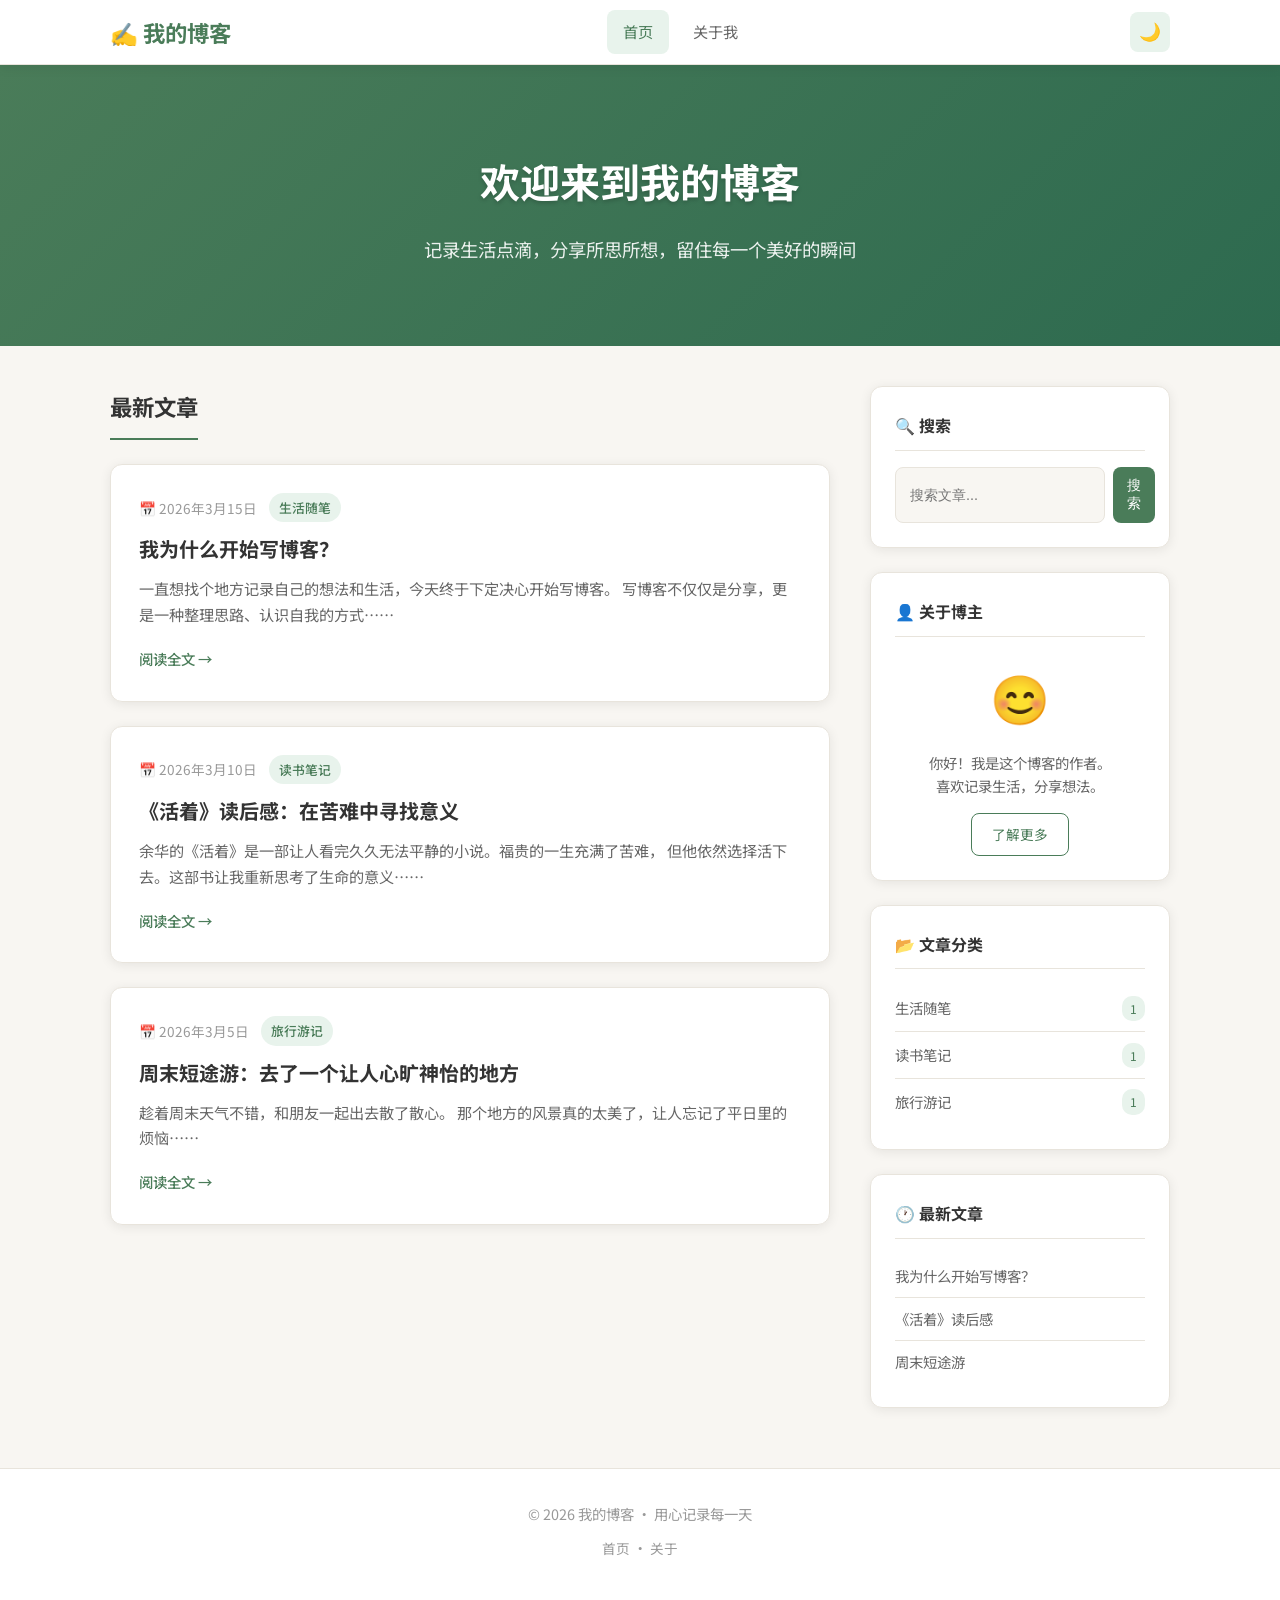
==== index.html @ a286a7ab "feat: 创建完整的个人博客网站 - 首页（index.html）：文章列表、侧边栏（搜索/分类/最新文章） - 三篇示例文章：生活随笔、读书笔记、旅行游记 - 关于我页面（about.html） " ====
<!DOCTYPE html>
<html lang="zh-CN">
<head>
  <meta charset="UTF-8" />
  <meta name="viewport" content="width=device-width, initial-scale=1.0" />
  <title>我的博客 - 记录生活，分享思考</title>
  <link rel="stylesheet" href="css/style.css" />
</head>
<body>

  <!-- 顶部导航栏 -->
  <header class="header">
    <div class="container">
      <div class="logo">
        <a href="index.html">✍️ 我的博客</a>
      </div>
      <nav class="nav">
        <a href="index.html" class="active">首页</a>
        <a href="about.html">关于我</a>
      </nav>
      <button class="theme-toggle" id="themeToggle" title="切换深色/浅色模式">🌙</button>
    </div>
  </header>

  <!-- 英雄区域 -->
  <section class="hero">
    <div class="container">
      <h1>欢迎来到我的博客</h1>
      <p>记录生活点滴，分享所思所想，留住每一个美好的瞬间</p>
    </div>
  </section>

  <!-- 主要内容区域 -->
  <main class="main">
    <div class="container layout">

      <!-- 博客文章列表 -->
      <section class="posts-section">
        <h2 class="section-title">最新文章</h2>

        <!-- 文章卡片 1 -->
        <article class="post-card">
          <div class="post-meta">
            <span class="post-date">📅 2026年3月15日</span>
            <span class="post-tag">生活随笔</span>
          </div>
          <h3 class="post-title">
            <a href="post1.html">我为什么开始写博客？</a>
          </h3>
          <p class="post-excerpt">
            一直想找个地方记录自己的想法和生活，今天终于下定决心开始写博客。
            写博客不仅仅是分享，更是一种整理思路、认识自我的方式……
          </p>
          <a href="post1.html" class="read-more">阅读全文 →</a>
        </article>

        <!-- 文章卡片 2 -->
        <article class="post-card">
          <div class="post-meta">
            <span class="post-date">📅 2026年3月10日</span>
            <span class="post-tag">读书笔记</span>
          </div>
          <h3 class="post-title">
            <a href="post2.html">《活着》读后感：在苦难中寻找意义</a>
          </h3>
          <p class="post-excerpt">
            余华的《活着》是一部让人看完久久无法平静的小说。福贵的一生充满了苦难，
            但他依然选择活下去。这部书让我重新思考了生命的意义……
          </p>
          <a href="post2.html" class="read-more">阅读全文 →</a>
        </article>

        <!-- 文章卡片 3 -->
        <article class="post-card">
          <div class="post-meta">
            <span class="post-date">📅 2026年3月5日</span>
            <span class="post-tag">旅行游记</span>
          </div>
          <h3 class="post-title">
            <a href="post3.html">周末短途游：去了一个让人心旷神怡的地方</a>
          </h3>
          <p class="post-excerpt">
            趁着周末天气不错，和朋友一起出去散了散心。
            那个地方的风景真的太美了，让人忘记了平日里的烦恼……
          </p>
          <a href="post3.html" class="read-more">阅读全文 →</a>
        </article>

      </section>

      <!-- 侧边栏 -->
      <aside class="sidebar">

        <!-- 搜索框 -->
        <div class="widget">
          <h3 class="widget-title">🔍 搜索</h3>
          <div class="search-box">
            <input type="text" id="searchInput" placeholder="搜索文章..." />
            <button onclick="searchPosts()">搜索</button>
          </div>
        </div>

        <!-- 关于博主 -->
        <div class="widget">
          <h3 class="widget-title">👤 关于博主</h3>
          <div class="about-widget">
            <div class="avatar">😊</div>
            <p>你好！我是这个博客的作者。<br/>喜欢记录生活，分享想法。</p>
            <a href="about.html" class="btn-outline">了解更多</a>
          </div>
        </div>

        <!-- 文章分类 -->
        <div class="widget">
          <h3 class="widget-title">📂 文章分类</h3>
          <ul class="category-list">
            <li><a href="#">生活随笔 <span>1</span></a></li>
            <li><a href="#">读书笔记 <span>1</span></a></li>
            <li><a href="#">旅行游记 <span>1</span></a></li>
          </ul>
        </div>

        <!-- 最新文章 -->
        <div class="widget">
          <h3 class="widget-title">🕐 最新文章</h3>
          <ul class="recent-posts">
            <li><a href="post1.html">我为什么开始写博客？</a></li>
            <li><a href="post2.html">《活着》读后感</a></li>
            <li><a href="post3.html">周末短途游</a></li>
          </ul>
        </div>

      </aside>
    </div>
  </main>

  <!-- 页脚 -->
  <footer class="footer">
    <div class="container">
      <p>© 2026 我的博客 · 用心记录每一天</p>
      <p class="footer-links">
        <a href="index.html">首页</a> ·
        <a href="about.html">关于</a>
      </p>
    </div>
  </footer>

  <script src="js/main.js"></script>
</body>
</html>
---- css/style.css ----
/* =============================================
   博客全局样式
   ============================================= */

/* 导入中文友好的字体 */
@import url('https://fonts.googleapis.com/css2?family=Noto+Sans+SC:wght@400;500;700&display=swap');

/* CSS 变量 - 浅色主题 */
:root {
  --bg: #f8f6f2;
  --bg-card: #ffffff;
  --bg-header: #ffffff;
  --text: #333333;
  --text-light: #666666;
  --text-muted: #999999;
  --primary: #4a7c59;
  --primary-light: #e8f3ec;
  --border: #e8e4dc;
  --shadow: 0 2px 12px rgba(0, 0, 0, 0.08);
  --shadow-hover: 0 6px 24px rgba(0, 0, 0, 0.12);
  --radius: 12px;
  --transition: 0.3s ease;
}

/* 深色主题变量 */
body.dark {
  --bg: #1a1a2e;
  --bg-card: #16213e;
  --bg-header: #0f3460;
  --text: #e8e8e8;
  --text-light: #bbbbbb;
  --text-muted: #888888;
  --primary: #6bba82;
  --primary-light: #1a2f20;
  --border: #2d3560;
  --shadow: 0 2px 12px rgba(0, 0, 0, 0.3);
  --shadow-hover: 0 6px 24px rgba(0, 0, 0, 0.4);
}

/* =============================================
   基础重置
   ============================================= */
* {
  box-sizing: border-box;
  margin: 0;
  padding: 0;
}

body {
  font-family: 'Noto Sans SC', 'PingFang SC', 'Microsoft YaHei', sans-serif;
  background: var(--bg);
  color: var(--text);
  line-height: 1.8;
  transition: background var(--transition), color var(--transition);
}

a {
  color: var(--primary);
  text-decoration: none;
  transition: color var(--transition);
}

a:hover {
  color: var(--primary);
  opacity: 0.8;
}

img {
  max-width: 100%;
}

/* =============================================
   布局容器
   ============================================= */
.container {
  max-width: 1100px;
  margin: 0 auto;
  padding: 0 20px;
}

.layout {
  display: grid;
  grid-template-columns: 1fr 300px;
  gap: 40px;
  padding-top: 40px;
  padding-bottom: 60px;
}

/* =============================================
   顶部导航
   ============================================= */
.header {
  background: var(--bg-header);
  border-bottom: 1px solid var(--border);
  position: sticky;
  top: 0;
  z-index: 100;
  box-shadow: var(--shadow);
  transition: background var(--transition);
}

.header .container {
  display: flex;
  align-items: center;
  justify-content: space-between;
  height: 64px;
}

.logo a {
  font-size: 1.4rem;
  font-weight: 700;
  color: var(--primary);
  text-decoration: none;
}

.nav {
  display: flex;
  gap: 8px;
}

.nav a {
  padding: 8px 16px;
  border-radius: 8px;
  color: var(--text-light);
  font-size: 0.95rem;
  transition: all var(--transition);
}

.nav a:hover,
.nav a.active {
  background: var(--primary-light);
  color: var(--primary);
}

.theme-toggle {
  background: var(--primary-light);
  border: none;
  border-radius: 8px;
  width: 40px;
  height: 40px;
  font-size: 1.1rem;
  cursor: pointer;
  transition: all var(--transition);
}

.theme-toggle:hover {
  transform: rotate(20deg);
}

/* =============================================
   英雄区域
   ============================================= */
.hero {
  background: linear-gradient(135deg, var(--primary) 0%, #2d6a4f 100%);
  color: white;
  text-align: center;
  padding: 80px 20px;
}

.hero h1 {
  font-size: 2.5rem;
  font-weight: 700;
  margin-bottom: 16px;
  text-shadow: 0 2px 4px rgba(0,0,0,0.2);
}

.hero p {
  font-size: 1.15rem;
  opacity: 0.9;
  max-width: 520px;
  margin: 0 auto;
}

/* =============================================
   博客文章列表
   ============================================= */
.section-title {
  font-size: 1.4rem;
  font-weight: 700;
  color: var(--text);
  margin-bottom: 24px;
  padding-bottom: 12px;
  border-bottom: 2px solid var(--primary);
  display: inline-block;
}

.post-card {
  background: var(--bg-card);
  border-radius: var(--radius);
  padding: 28px;
  margin-bottom: 24px;
  box-shadow: var(--shadow);
  transition: all var(--transition);
  border: 1px solid var(--border);
}

.post-card:hover {
  transform: translateY(-3px);
  box-shadow: var(--shadow-hover);
}

.post-meta {
  display: flex;
  align-items: center;
  gap: 12px;
  margin-bottom: 12px;
}

.post-date {
  font-size: 0.85rem;
  color: var(--text-muted);
}

.post-tag {
  background: var(--primary-light);
  color: var(--primary);
  font-size: 0.8rem;
  padding: 3px 10px;
  border-radius: 20px;
  font-weight: 500;
}

.post-title {
  font-size: 1.25rem;
  font-weight: 700;
  margin-bottom: 12px;
  line-height: 1.5;
}

.post-title a {
  color: var(--text);
  transition: color var(--transition);
}

.post-title a:hover {
  color: var(--primary);
}

.post-excerpt {
  color: var(--text-light);
  font-size: 0.95rem;
  margin-bottom: 16px;
  line-height: 1.7;
}

.read-more {
  display: inline-block;
  color: var(--primary);
  font-size: 0.9rem;
  font-weight: 500;
  transition: all var(--transition);
}

.read-more:hover {
  letter-spacing: 0.5px;
}

/* =============================================
   侧边栏
   ============================================= */
.sidebar {
  display: flex;
  flex-direction: column;
  gap: 24px;
  align-self: start;
  position: sticky;
  top: 84px;
}

.widget {
  background: var(--bg-card);
  border-radius: var(--radius);
  padding: 24px;
  box-shadow: var(--shadow);
  border: 1px solid var(--border);
}

.widget-title {
  font-size: 1rem;
  font-weight: 700;
  color: var(--text);
  margin-bottom: 16px;
  padding-bottom: 10px;
  border-bottom: 1px solid var(--border);
}

/* 搜索框 */
.search-box {
  display: flex;
  gap: 8px;
}

.search-box input {
  flex: 1;
  padding: 10px 14px;
  border: 1px solid var(--border);
  border-radius: 8px;
  background: var(--bg);
  color: var(--text);
  font-size: 0.9rem;
  outline: none;
  transition: border-color var(--transition);
}

.search-box input:focus {
  border-color: var(--primary);
}

.search-box button {
  padding: 10px 14px;
  background: var(--primary);
  color: white;
  border: none;
  border-radius: 8px;
  cursor: pointer;
  font-size: 0.85rem;
  transition: opacity var(--transition);
}

.search-box button:hover {
  opacity: 0.9;
}

/* 关于博主 */
.about-widget {
  text-align: center;
}

.avatar {
  font-size: 3rem;
  margin-bottom: 12px;
}

.about-widget p {
  font-size: 0.9rem;
  color: var(--text-light);
  margin-bottom: 16px;
  line-height: 1.6;
}

.btn-outline {
  display: inline-block;
  padding: 8px 20px;
  border: 1px solid var(--primary);
  border-radius: 8px;
  color: var(--primary);
  font-size: 0.85rem;
  transition: all var(--transition);
}

.btn-outline:hover {
  background: var(--primary);
  color: white;
}

/* 分类列表 */
.category-list {
  list-style: none;
}

.category-list li {
  border-bottom: 1px solid var(--border);
}

.category-list li:last-child {
  border-bottom: none;
}

.category-list a {
  display: flex;
  justify-content: space-between;
  align-items: center;
  padding: 10px 0;
  color: var(--text-light);
  font-size: 0.9rem;
  transition: color var(--transition);
}

.category-list a:hover {
  color: var(--primary);
}

.category-list span {
  background: var(--primary-light);
  color: var(--primary);
  font-size: 0.75rem;
  padding: 2px 8px;
  border-radius: 10px;
}

/* 最新文章 */
.recent-posts {
  list-style: none;
}

.recent-posts li {
  padding: 8px 0;
  border-bottom: 1px solid var(--border);
}

.recent-posts li:last-child {
  border-bottom: none;
}

.recent-posts a {
  color: var(--text-light);
  font-size: 0.9rem;
  display: block;
  transition: color var(--transition);
}

.recent-posts a:hover {
  color: var(--primary);
}

/* =============================================
   单篇文章页面
   ============================================= */
.post-header {
  background: linear-gradient(135deg, var(--primary) 0%, #2d6a4f 100%);
  color: white;
  padding: 60px 20px;
  text-align: center;
}

.post-header h1 {
  font-size: 2rem;
  font-weight: 700;
  max-width: 800px;
  margin: 0 auto 16px;
  line-height: 1.4;
}

.post-header-meta {
  font-size: 0.9rem;
  opacity: 0.85;
  display: flex;
  justify-content: center;
  gap: 20px;
  flex-wrap: wrap;
}

.post-content-wrap {
  max-width: 760px;
  margin: 0 auto;
  padding: 50px 20px;
}

.post-content {
  background: var(--bg-card);
  border-radius: var(--radius);
  padding: 40px;
  box-shadow: var(--shadow);
  border: 1px solid var(--border);
}

.post-content p {
  font-size: 1.05rem;
  line-height: 1.9;
  color: var(--text);
  margin-bottom: 20px;
}

.post-content h2 {
  font-size: 1.4rem;
  font-weight: 700;
  color: var(--text);
  margin: 32px 0 16px;
  padding-left: 12px;
  border-left: 4px solid var(--primary);
}

.post-content blockquote {
  background: var(--primary-light);
  border-left: 4px solid var(--primary);
  border-radius: 0 8px 8px 0;
  padding: 16px 20px;
  margin: 24px 0;
  color: var(--text-light);
  font-style: italic;
}

.post-nav {
  display: flex;
  justify-content: space-between;
  margin-top: 32px;
  gap: 16px;
}

.post-nav a {
  flex: 1;
  padding: 14px 20px;
  background: var(--bg-card);
  border: 1px solid var(--border);
  border-radius: var(--radius);
  font-size: 0.9rem;
  color: var(--text-light);
  transition: all var(--transition);
  box-shadow: var(--shadow);
}

.post-nav a:hover {
  border-color: var(--primary);
  color: var(--primary);
}

.post-nav a.next {
  text-align: right;
}

/* 评论区 */
.comment-section {
  background: var(--bg-card);
  border-radius: var(--radius);
  padding: 32px;
  margin-top: 24px;
  box-shadow: var(--shadow);
  border: 1px solid var(--border);
}

.comment-section h3 {
  font-size: 1.1rem;
  font-weight: 700;
  margin-bottom: 20px;
}

.comment-form {
  display: flex;
  flex-direction: column;
  gap: 12px;
}

.comment-form input,
.comment-form textarea {
  padding: 12px 16px;
  border: 1px solid var(--border);
  border-radius: 8px;
  background: var(--bg);
  color: var(--text);
  font-size: 0.95rem;
  font-family: inherit;
  outline: none;
  transition: border-color var(--transition);
}

.comment-form input:focus,
.comment-form textarea:focus {
  border-color: var(--primary);
}

.comment-form textarea {
  min-height: 120px;
  resize: vertical;
}

.comment-form button {
  padding: 12px 28px;
  background: var(--primary);
  color: white;
  border: none;
  border-radius: 8px;
  cursor: pointer;
  font-size: 0.95rem;
  font-family: inherit;
  align-self: flex-start;
  transition: opacity var(--transition);
}

.comment-form button:hover {
  opacity: 0.9;
}

/* =============================================
   关于页面
   ============================================= */
.about-page {
  max-width: 760px;
  margin: 0 auto;
  padding: 50px 20px;
}

.about-card {
  background: var(--bg-card);
  border-radius: var(--radius);
  padding: 48px;
  box-shadow: var(--shadow);
  border: 1px solid var(--border);
  text-align: center;
}

.about-avatar {
  font-size: 5rem;
  margin-bottom: 20px;
}

.about-card h1 {
  font-size: 1.8rem;
  font-weight: 700;
  margin-bottom: 8px;
}

.about-card .tagline {
  color: var(--primary);
  font-size: 1rem;
  margin-bottom: 32px;
}

.about-card .bio {
  text-align: left;
  color: var(--text-light);
  line-height: 1.9;
  font-size: 1rem;
  margin-bottom: 32px;
}

.about-card .bio p {
  margin-bottom: 16px;
}

.skills {
  display: flex;
  flex-wrap: wrap;
  gap: 10px;
  justify-content: center;
  margin-top: 24px;
}

.skill-tag {
  background: var(--primary-light);
  color: var(--primary);
  padding: 6px 16px;
  border-radius: 20px;
  font-size: 0.9rem;
}

/* =============================================
   页脚
   ============================================= */
.footer {
  background: var(--bg-header);
  border-top: 1px solid var(--border);
  text-align: center;
  padding: 32px 20px;
}

.footer p {
  color: var(--text-muted);
  font-size: 0.9rem;
  margin-bottom: 8px;
}

.footer-links a {
  color: var(--text-muted);
  font-size: 0.85rem;
}

.footer-links a:hover {
  color: var(--primary);
}

/* =============================================
   响应式设计（手机适配）
   ============================================= */
@media (max-width: 768px) {
  .layout {
    grid-template-columns: 1fr;
  }

  .sidebar {
    position: static;
  }

  .hero h1 {
    font-size: 1.8rem;
  }

  .hero p {
    font-size: 1rem;
  }

  .post-header h1 {
    font-size: 1.5rem;
  }

  .post-content {
    padding: 24px;
  }

  .about-card {
    padding: 32px 24px;
  }

  .post-nav {
    flex-direction: column;
  }

  .post-nav a.next {
    text-align: left;
  }

  .header .container {
    gap: 12px;
  }
}

/* =============================================
   动画效果
   ============================================= */
@keyframes fadeIn {
  from { opacity: 0; transform: translateY(20px); }
  to   { opacity: 1; transform: translateY(0); }
}

.post-card {
  animation: fadeIn 0.5s ease forwards;
}

.post-card:nth-child(2) { animation-delay: 0.1s; }
.post-card:nth-child(3) { animation-delay: 0.2s; }
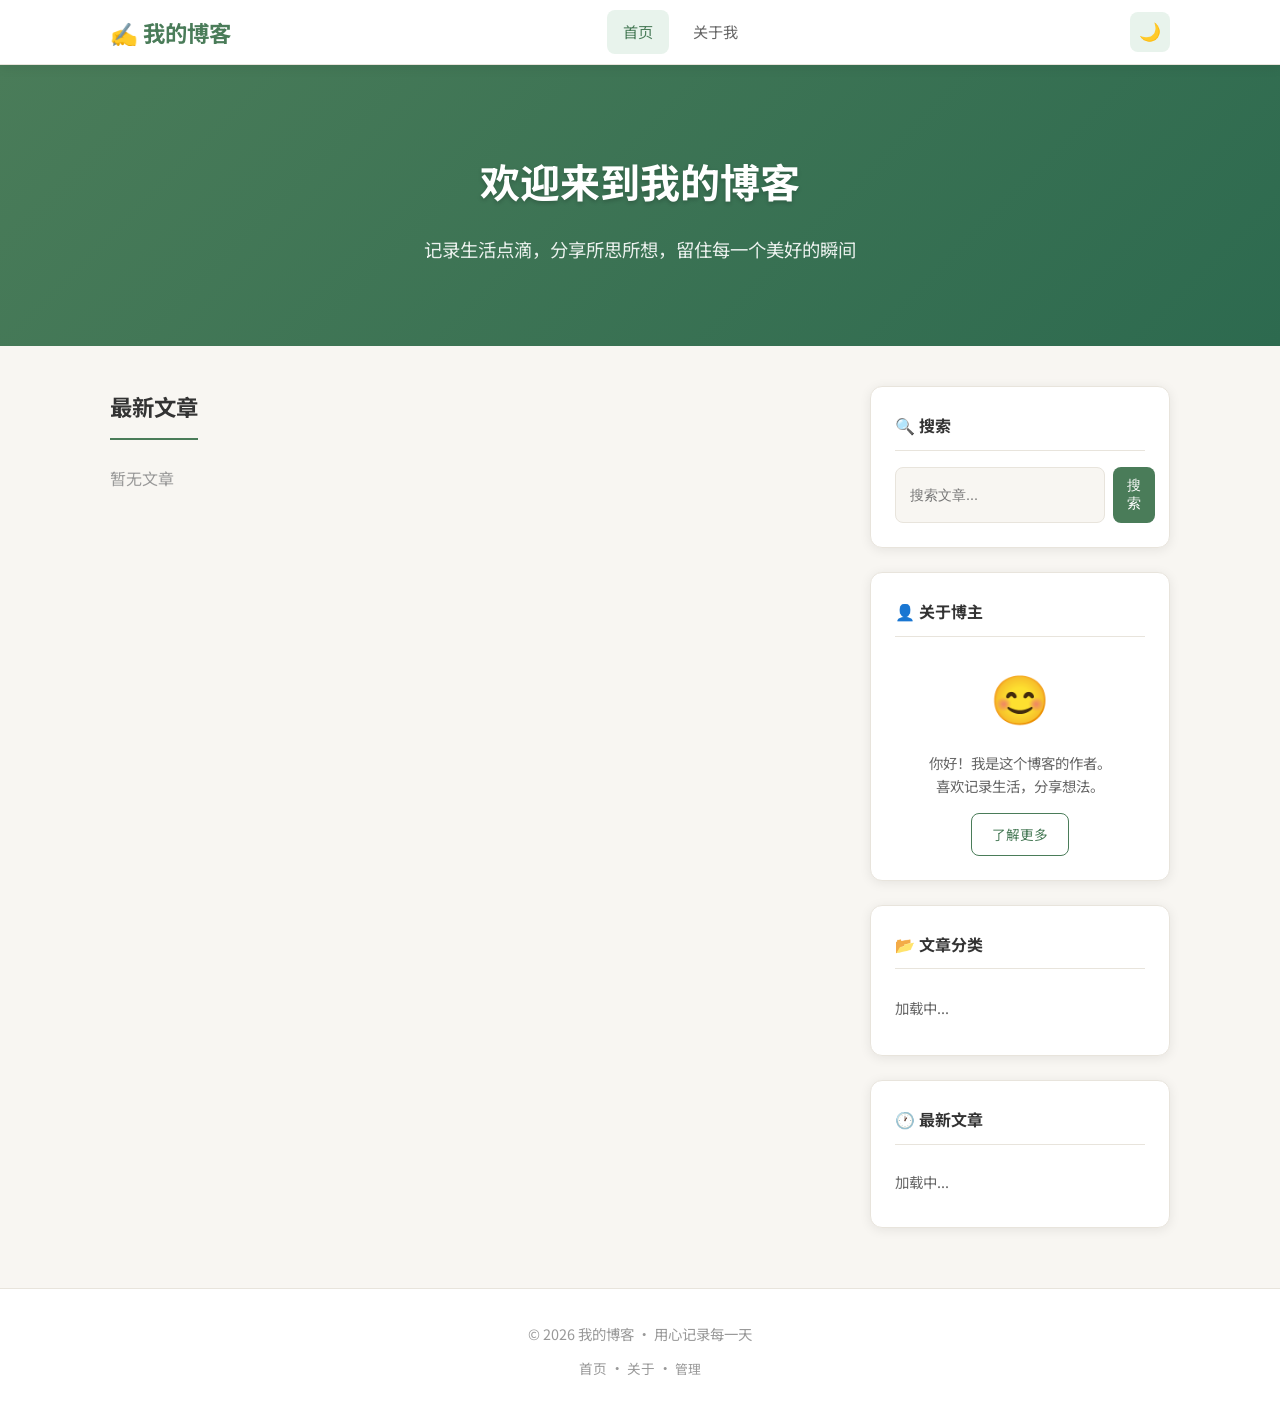
==== commit a964e546: "feat: 新增博客管理后台（CMS） - admin.html：可视化管理后台，支持增删改查文章 - posts.json：统一的文章数据存储文件 - post.html：通用单篇文章模板（通过 U" ====
--- a/index.html
+++ b/index.html
@@ -8,12 +8,9 @@
 </head>
 <body>
 
-  <!-- 顶部导航栏 -->
   <header class="header">
     <div class="container">
-      <div class="logo">
-        <a href="index.html">✍️ 我的博客</a>
-      </div>
+      <div class="logo"><a href="index.html">✍️ 我的博客</a></div>
       <nav class="nav">
         <a href="index.html" class="active">首页</a>
         <a href="about.html">关于我</a>
@@ -22,7 +19,6 @@
     </div>
   </header>
 
-  <!-- 英雄区域 -->
   <section class="hero">
     <div class="container">
       <h1>欢迎来到我的博客</h1>
@@ -30,68 +26,17 @@
     </div>
   </section>
 
-  <!-- 主要内容区域 -->
   <main class="main">
     <div class="container layout">
 
-      <!-- 博客文章列表 -->
       <section class="posts-section">
         <h2 class="section-title">最新文章</h2>
-
-        <!-- 文章卡片 1 -->
-        <article class="post-card">
-          <div class="post-meta">
-            <span class="post-date">📅 2026年3月15日</span>
-            <span class="post-tag">生活随笔</span>
-          </div>
-          <h3 class="post-title">
-            <a href="post1.html">我为什么开始写博客？</a>
-          </h3>
-          <p class="post-excerpt">
-            一直想找个地方记录自己的想法和生活，今天终于下定决心开始写博客。
-            写博客不仅仅是分享，更是一种整理思路、认识自我的方式……
-          </p>
-          <a href="post1.html" class="read-more">阅读全文 →</a>
-        </article>
-
-        <!-- 文章卡片 2 -->
-        <article class="post-card">
-          <div class="post-meta">
-            <span class="post-date">📅 2026年3月10日</span>
-            <span class="post-tag">读书笔记</span>
-          </div>
-          <h3 class="post-title">
-            <a href="post2.html">《活着》读后感：在苦难中寻找意义</a>
-          </h3>
-          <p class="post-excerpt">
-            余华的《活着》是一部让人看完久久无法平静的小说。福贵的一生充满了苦难，
-            但他依然选择活下去。这部书让我重新思考了生命的意义……
-          </p>
-          <a href="post2.html" class="read-more">阅读全文 →</a>
-        </article>
-
-        <!-- 文章卡片 3 -->
-        <article class="post-card">
-          <div class="post-meta">
-            <span class="post-date">📅 2026年3月5日</span>
-            <span class="post-tag">旅行游记</span>
-          </div>
-          <h3 class="post-title">
-            <a href="post3.html">周末短途游：去了一个让人心旷神怡的地方</a>
-          </h3>
-          <p class="post-excerpt">
-            趁着周末天气不错，和朋友一起出去散了散心。
-            那个地方的风景真的太美了，让人忘记了平日里的烦恼……
-          </p>
-          <a href="post3.html" class="read-more">阅读全文 →</a>
-        </article>
-
+        <div id="posts-container">
+          <div class="loading">加载中...</div>
+        </div>
       </section>
 
-      <!-- 侧边栏 -->
       <aside class="sidebar">
-
-        <!-- 搜索框 -->
         <div class="widget">
           <h3 class="widget-title">🔍 搜索</h3>
           <div class="search-box">
@@ -99,8 +44,6 @@
             <button onclick="searchPosts()">搜索</button>
           </div>
         </div>
-
-        <!-- 关于博主 -->
         <div class="widget">
           <h3 class="widget-title">👤 关于博主</h3>
           <div class="about-widget">
@@ -109,42 +52,111 @@
             <a href="about.html" class="btn-outline">了解更多</a>
           </div>
         </div>
-
-        <!-- 文章分类 -->
         <div class="widget">
           <h3 class="widget-title">📂 文章分类</h3>
-          <ul class="category-list">
-            <li><a href="#">生活随笔 <span>1</span></a></li>
-            <li><a href="#">读书笔记 <span>1</span></a></li>
-            <li><a href="#">旅行游记 <span>1</span></a></li>
+          <ul class="category-list" id="category-list">
+            <li><a href="#">加载中...</a></li>
           </ul>
         </div>
-
-        <!-- 最新文章 -->
         <div class="widget">
           <h3 class="widget-title">🕐 最新文章</h3>
-          <ul class="recent-posts">
-            <li><a href="post1.html">我为什么开始写博客？</a></li>
-            <li><a href="post2.html">《活着》读后感</a></li>
-            <li><a href="post3.html">周末短途游</a></li>
+          <ul class="recent-posts" id="recent-posts">
+            <li><a href="#">加载中...</a></li>
           </ul>
         </div>
+      </aside>
 
-      </aside>
     </div>
   </main>
 
-  <!-- 页脚 -->
   <footer class="footer">
     <div class="container">
       <p>© 2026 我的博客 · 用心记录每一天</p>
       <p class="footer-links">
         <a href="index.html">首页</a> ·
-        <a href="about.html">关于</a>
+        <a href="about.html">关于</a> ·
+        <a href="admin.html" style="color:var(--text-muted); font-size:0.8rem;">管理</a>
       </p>
     </div>
   </footer>
 
   <script src="js/main.js"></script>
+  <script>
+    // 加载并渲染文章列表
+    fetch('posts.json?t=' + Date.now())
+      .then(r => r.json())
+      .then(data => {
+        const posts = data.posts.sort((a, b) => b.id - a.id);
+        renderPosts(posts);
+        renderSidebar(posts);
+      })
+      .catch(() => {
+        document.getElementById('posts-container').innerHTML =
+          '<p style="color:var(--text-muted)">暂无文章</p>';
+      });
+
+    function renderPosts(posts) {
+      const container = document.getElementById('posts-container');
+      if (!posts.length) {
+        container.innerHTML = '<p style="color:var(--text-muted)">暂无文章，去<a href="admin.html">后台</a>写第一篇吧！</p>';
+        return;
+      }
+      container.innerHTML = posts.map((p, i) => `
+        <article class="post-card" style="animation-delay:${i * 0.1}s">
+          <div class="post-meta">
+            <span class="post-date">📅 ${formatDate(p.date)}</span>
+            <span class="post-tag">${p.category}</span>
+          </div>
+          <h3 class="post-title">
+            <a href="post.html?id=${p.id}">${p.title}</a>
+          </h3>
+          <p class="post-excerpt">${p.excerpt}</p>
+          <a href="post.html?id=${p.id}" class="read-more">阅读全文 →</a>
+        </article>
+      `).join('');
+    }
+
+    function renderSidebar(posts) {
+      // 分类统计
+      const cats = {};
+      posts.forEach(p => { cats[p.category] = (cats[p.category] || 0) + 1; });
+      document.getElementById('category-list').innerHTML =
+        Object.entries(cats).map(([cat, count]) => `
+          <li><a href="#"><span>${cat}</span><span>${count}</span></a></li>
+        `).join('') || '<li><a href="#">暂无分类</a></li>';
+
+      // 最新文章（前5篇）
+      document.getElementById('recent-posts').innerHTML =
+        posts.slice(0, 5).map(p => `
+          <li><a href="post.html?id=${p.id}">${p.title}</a></li>
+        `).join('') || '<li><a href="#">暂无文章</a></li>';
+    }
+
+    function formatDate(dateStr) {
+      if (!dateStr) return '';
+      const [y, m, d] = dateStr.split('-');
+      return `${y}年${parseInt(m)}月${parseInt(d)}日`;
+    }
+
+    function searchPosts() {
+      const kw = document.getElementById('searchInput').value.trim();
+      if (!kw) { alert('请输入搜索关键词'); return; }
+      fetch('posts.json?t=' + Date.now())
+        .then(r => r.json())
+        .then(data => {
+          const results = data.posts.filter(p =>
+            p.title.includes(kw) || p.excerpt.includes(kw) ||
+            p.content.includes(kw) || p.category.includes(kw)
+          );
+          if (!results.length) { alert(`没有找到"${kw}"相关文章`); return; }
+          renderPosts(results);
+          document.querySelector('.section-title').textContent = `搜索"${kw}"的结果（${results.length}篇）`;
+        });
+    }
+
+    document.getElementById('searchInput').addEventListener('keydown', e => {
+      if (e.key === 'Enter') searchPosts();
+    });
+  </script>
 </body>
 </html>
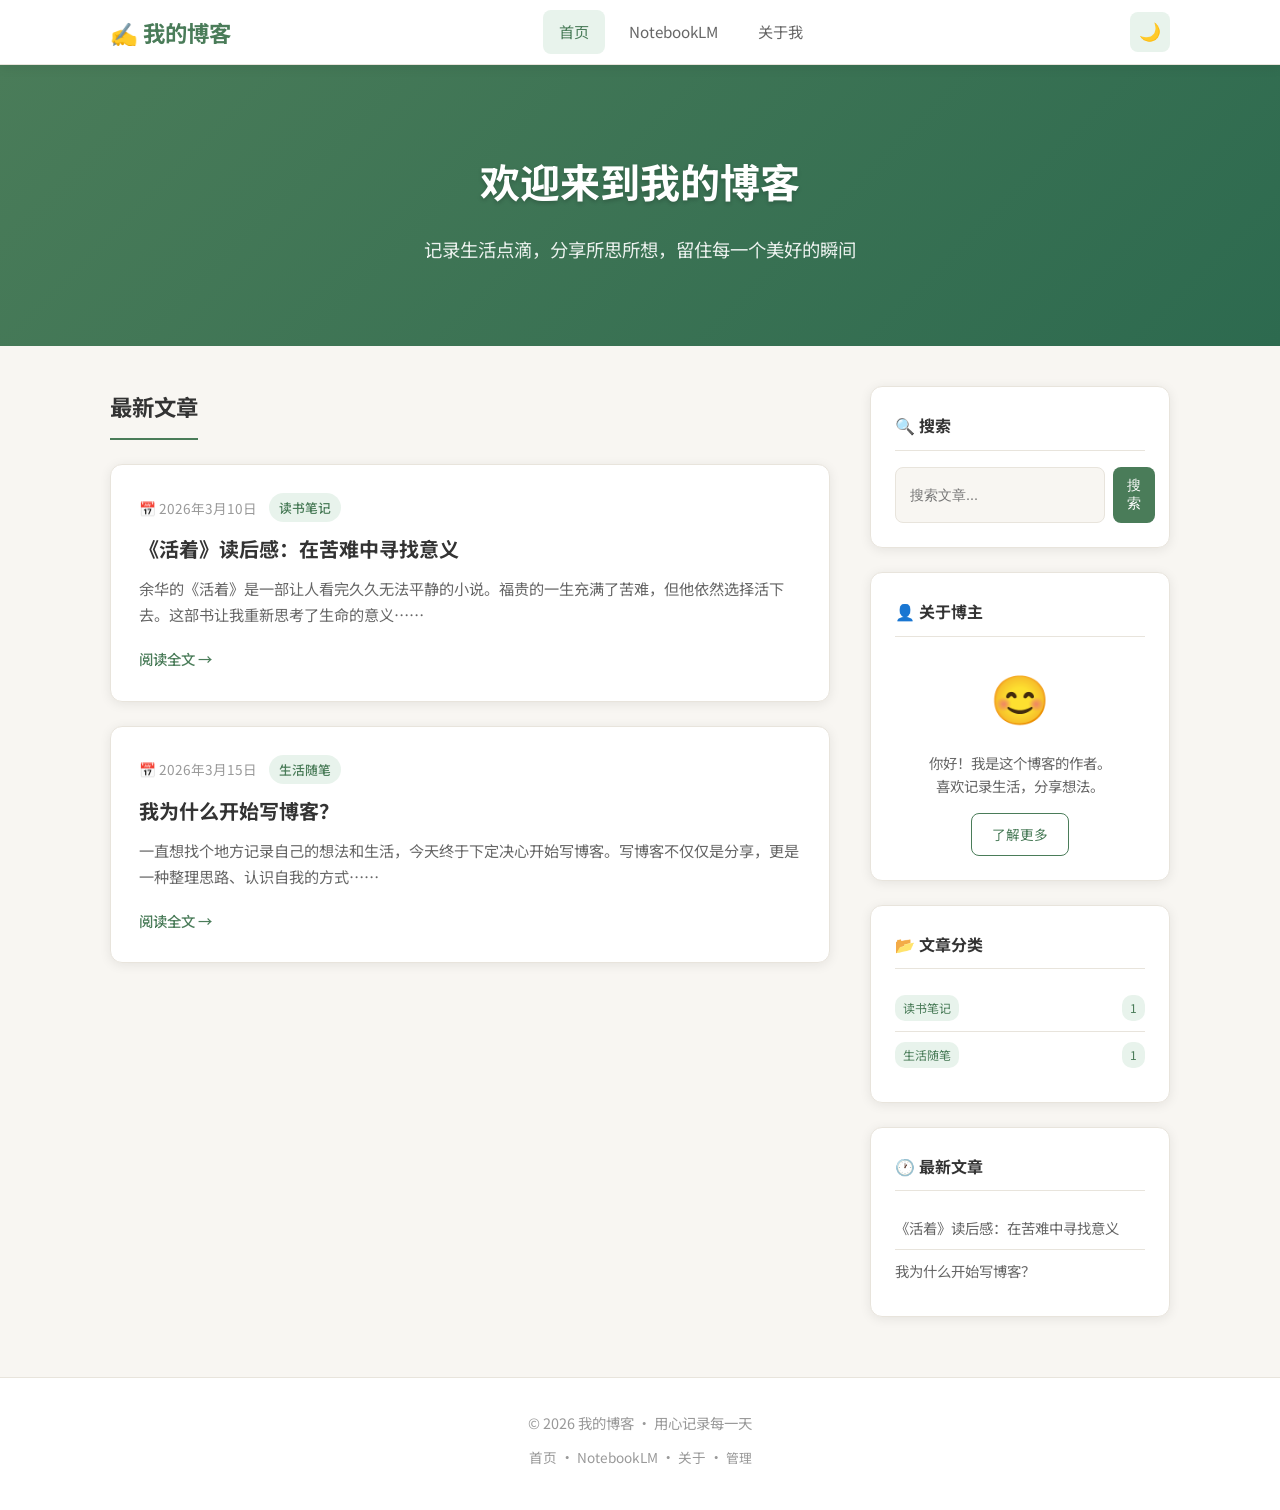
==== commit 140f6fbd: "feat: 新增 NotebookLM 音频列表功能 - 新增 notebooklm.html 公开展示页，卡片式布局呈现音频列表 - 在 posts.json 中添加 notebooklm 数组字段" ====
--- a/index.html
+++ b/index.html
@@ -13,6 +13,7 @@
       <div class="logo"><a href="index.html">✍️ 我的博客</a></div>
       <nav class="nav">
         <a href="index.html" class="active">首页</a>
+        <a href="notebooklm.html">NotebookLM</a>
         <a href="about.html">关于我</a>
       </nav>
       <button class="theme-toggle" id="themeToggle" title="切换深色/浅色模式">🌙</button>
@@ -74,6 +75,7 @@
       <p>© 2026 我的博客 · 用心记录每一天</p>
       <p class="footer-links">
         <a href="index.html">首页</a> ·
+        <a href="notebooklm.html">NotebookLM</a> ·
         <a href="about.html">关于</a> ·
         <a href="admin.html" style="color:var(--text-muted); font-size:0.8rem;">管理</a>
       </p>
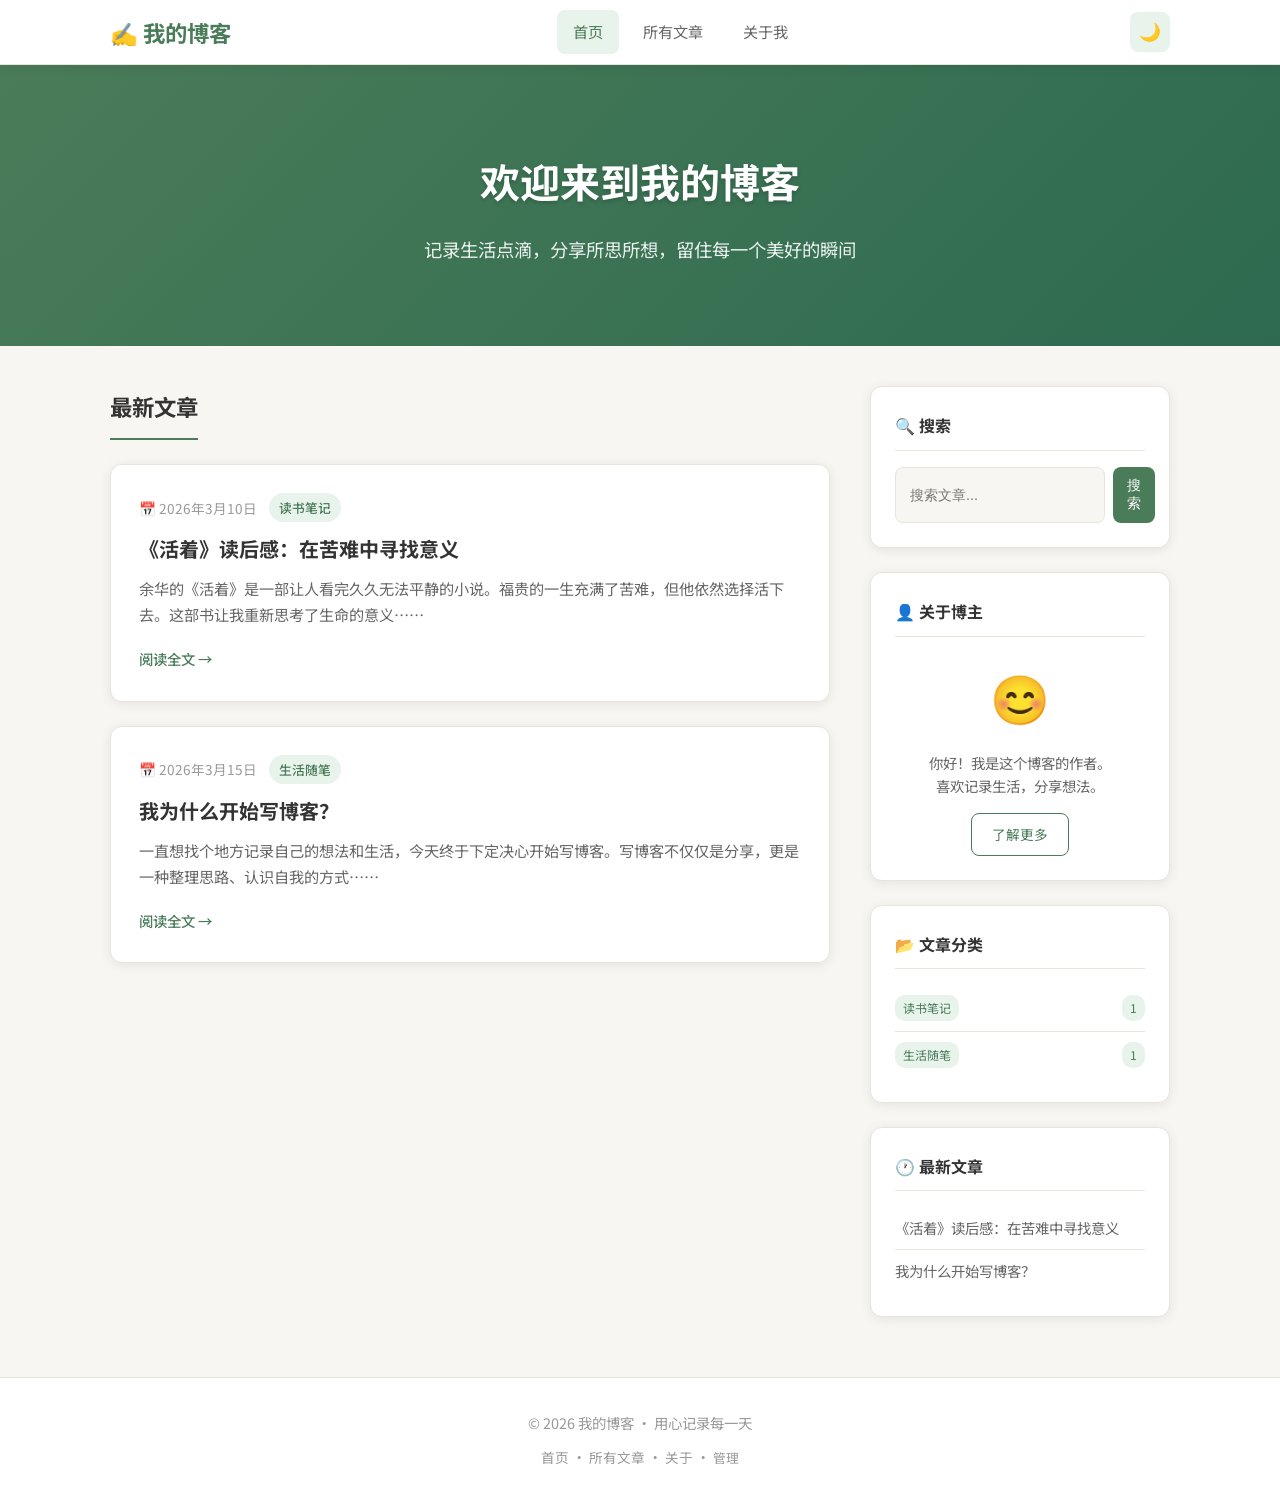
==== commit 413f6d8e: "feat: 新增「所有文章」列表页（NotebookLM 风格） - 新增 list.html：以 NotebookLM 卡片网格风格展示全部文章 - 支持按分类筛选和实时搜索 - 每张卡片显示分类图" ====
--- a/index.html
+++ b/index.html
@@ -13,7 +13,7 @@
       <div class="logo"><a href="index.html">✍️ 我的博客</a></div>
       <nav class="nav">
         <a href="index.html" class="active">首页</a>
-        <a href="notebooklm.html">NotebookLM</a>
+        <a href="list.html">所有文章</a>
         <a href="about.html">关于我</a>
       </nav>
       <button class="theme-toggle" id="themeToggle" title="切换深色/浅色模式">🌙</button>
@@ -75,7 +75,7 @@
       <p>© 2026 我的博客 · 用心记录每一天</p>
       <p class="footer-links">
         <a href="index.html">首页</a> ·
-        <a href="notebooklm.html">NotebookLM</a> ·
+        <a href="list.html">所有文章</a> ·
         <a href="about.html">关于</a> ·
         <a href="admin.html" style="color:var(--text-muted); font-size:0.8rem;">管理</a>
       </p>
--- a/css/style.css
+++ b/css/style.css
@@ -704,6 +704,203 @@
 }
 
 /* =============================================
+   文章列表页（NotebookLM 风格）
+   ============================================= */
+.nlm-page {
+  max-width: 1100px;
+  margin: 0 auto;
+  padding: 48px 20px 80px;
+}
+
+.nlm-header {
+  display: flex;
+  align-items: center;
+  justify-content: space-between;
+  flex-wrap: wrap;
+  gap: 16px;
+  margin-bottom: 28px;
+}
+
+.nlm-title {
+  font-size: 1.8rem;
+  font-weight: 700;
+  color: var(--text);
+}
+
+.nlm-search {
+  padding: 10px 18px;
+  border: 1px solid var(--border);
+  border-radius: 24px;
+  background: var(--bg-card);
+  color: var(--text);
+  font-size: 0.95rem;
+  width: 260px;
+  outline: none;
+  transition: border-color var(--transition), box-shadow var(--transition);
+  font-family: inherit;
+}
+
+.nlm-search:focus {
+  border-color: var(--primary);
+  box-shadow: 0 0 0 3px var(--primary-light);
+}
+
+.nlm-filter {
+  display: flex;
+  gap: 8px;
+  flex-wrap: wrap;
+  margin-bottom: 32px;
+}
+
+.nlm-chip {
+  padding: 6px 16px;
+  border-radius: 20px;
+  border: 1px solid var(--border);
+  background: var(--bg-card);
+  color: var(--text-light);
+  font-size: 0.85rem;
+  cursor: pointer;
+  transition: all var(--transition);
+  font-family: inherit;
+}
+
+.nlm-chip:hover {
+  border-color: var(--primary);
+  color: var(--primary);
+}
+
+.nlm-chip.active {
+  background: var(--primary);
+  border-color: var(--primary);
+  color: white;
+}
+
+.nlm-grid {
+  display: grid;
+  grid-template-columns: repeat(auto-fill, minmax(280px, 1fr));
+  gap: 20px;
+}
+
+.nlm-loading {
+  grid-column: 1 / -1;
+  text-align: center;
+  color: var(--text-muted);
+  padding: 60px 0;
+}
+
+.nlm-card {
+  display: flex;
+  flex-direction: column;
+  background: var(--bg-card);
+  border: 1px solid var(--border);
+  border-radius: var(--radius);
+  padding: 24px;
+  box-shadow: var(--shadow);
+  text-decoration: none;
+  color: var(--text);
+  transition: all var(--transition);
+  animation: fadeIn 0.4s ease forwards;
+  opacity: 0;
+}
+
+.nlm-card:hover {
+  transform: translateY(-4px);
+  box-shadow: var(--shadow-hover);
+  border-color: var(--primary);
+}
+
+.nlm-card-icon {
+  font-size: 2.2rem;
+  margin-bottom: 16px;
+  width: 52px;
+  height: 52px;
+  display: flex;
+  align-items: center;
+  justify-content: center;
+  background: var(--primary-light);
+  border-radius: 14px;
+}
+
+.nlm-card-body {
+  flex: 1;
+}
+
+.nlm-card-tag {
+  font-size: 0.75rem;
+  color: var(--primary);
+  font-weight: 500;
+  margin-bottom: 8px;
+  text-transform: uppercase;
+  letter-spacing: 0.5px;
+}
+
+.nlm-card-title {
+  font-size: 1.05rem;
+  font-weight: 700;
+  line-height: 1.5;
+  margin-bottom: 10px;
+  color: var(--text);
+}
+
+.nlm-card-excerpt {
+  font-size: 0.85rem;
+  color: var(--text-light);
+  line-height: 1.6;
+  display: -webkit-box;
+  -webkit-line-clamp: 3;
+  -webkit-box-orient: vertical;
+  overflow: hidden;
+}
+
+.nlm-card-footer {
+  display: flex;
+  align-items: center;
+  justify-content: space-between;
+  margin-top: 16px;
+  padding-top: 14px;
+  border-top: 1px solid var(--border);
+}
+
+.nlm-card-date {
+  font-size: 0.8rem;
+  color: var(--text-muted);
+}
+
+.nlm-card-arrow {
+  color: var(--primary);
+  font-size: 1rem;
+  transition: transform var(--transition);
+}
+
+.nlm-card:hover .nlm-card-arrow {
+  transform: translateX(4px);
+}
+
+.nlm-empty {
+  text-align: center;
+  padding: 80px 20px;
+  color: var(--text-muted);
+}
+
+.nlm-empty-icon {
+  font-size: 3rem;
+  margin-bottom: 16px;
+}
+
+@media (max-width: 600px) {
+  .nlm-header {
+    flex-direction: column;
+    align-items: flex-start;
+  }
+  .nlm-search {
+    width: 100%;
+  }
+  .nlm-grid {
+    grid-template-columns: 1fr;
+  }
+}
+
+/* =============================================
    动画效果
    ============================================= */
 @keyframes fadeIn {
